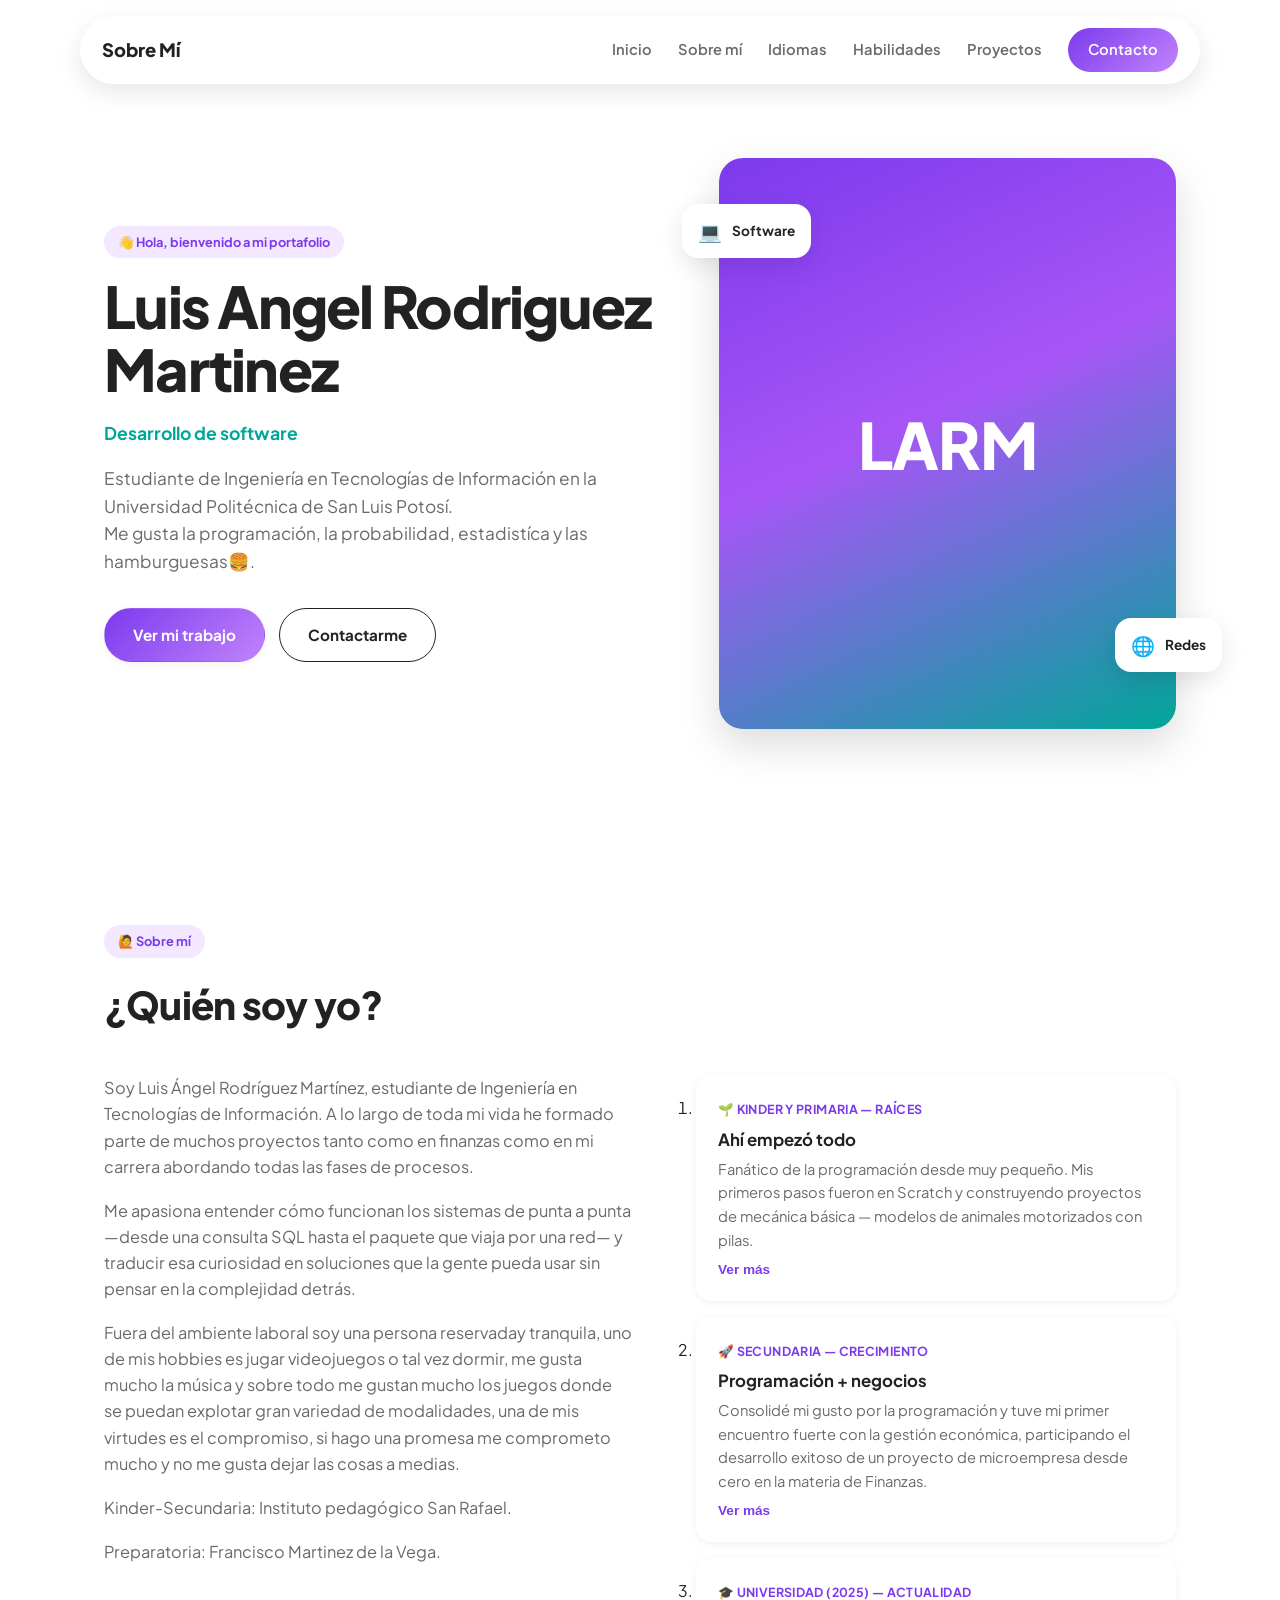
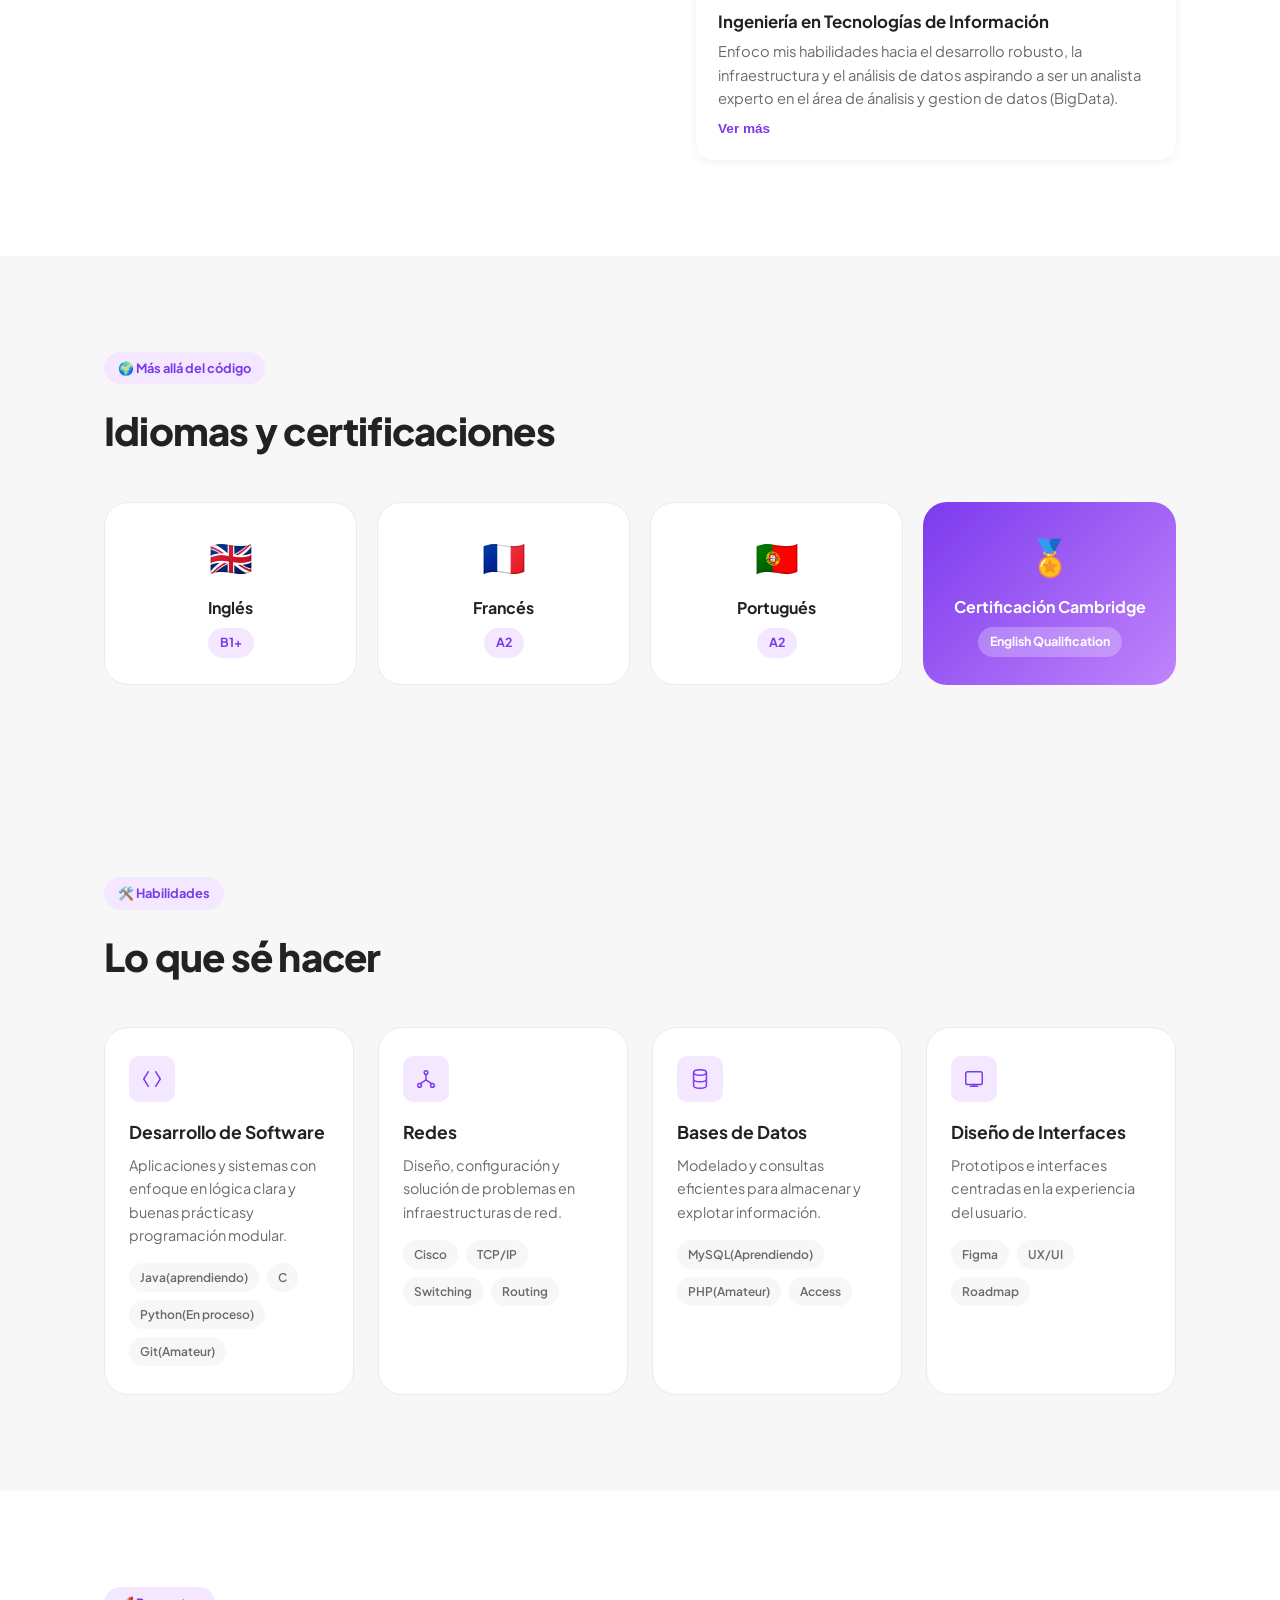
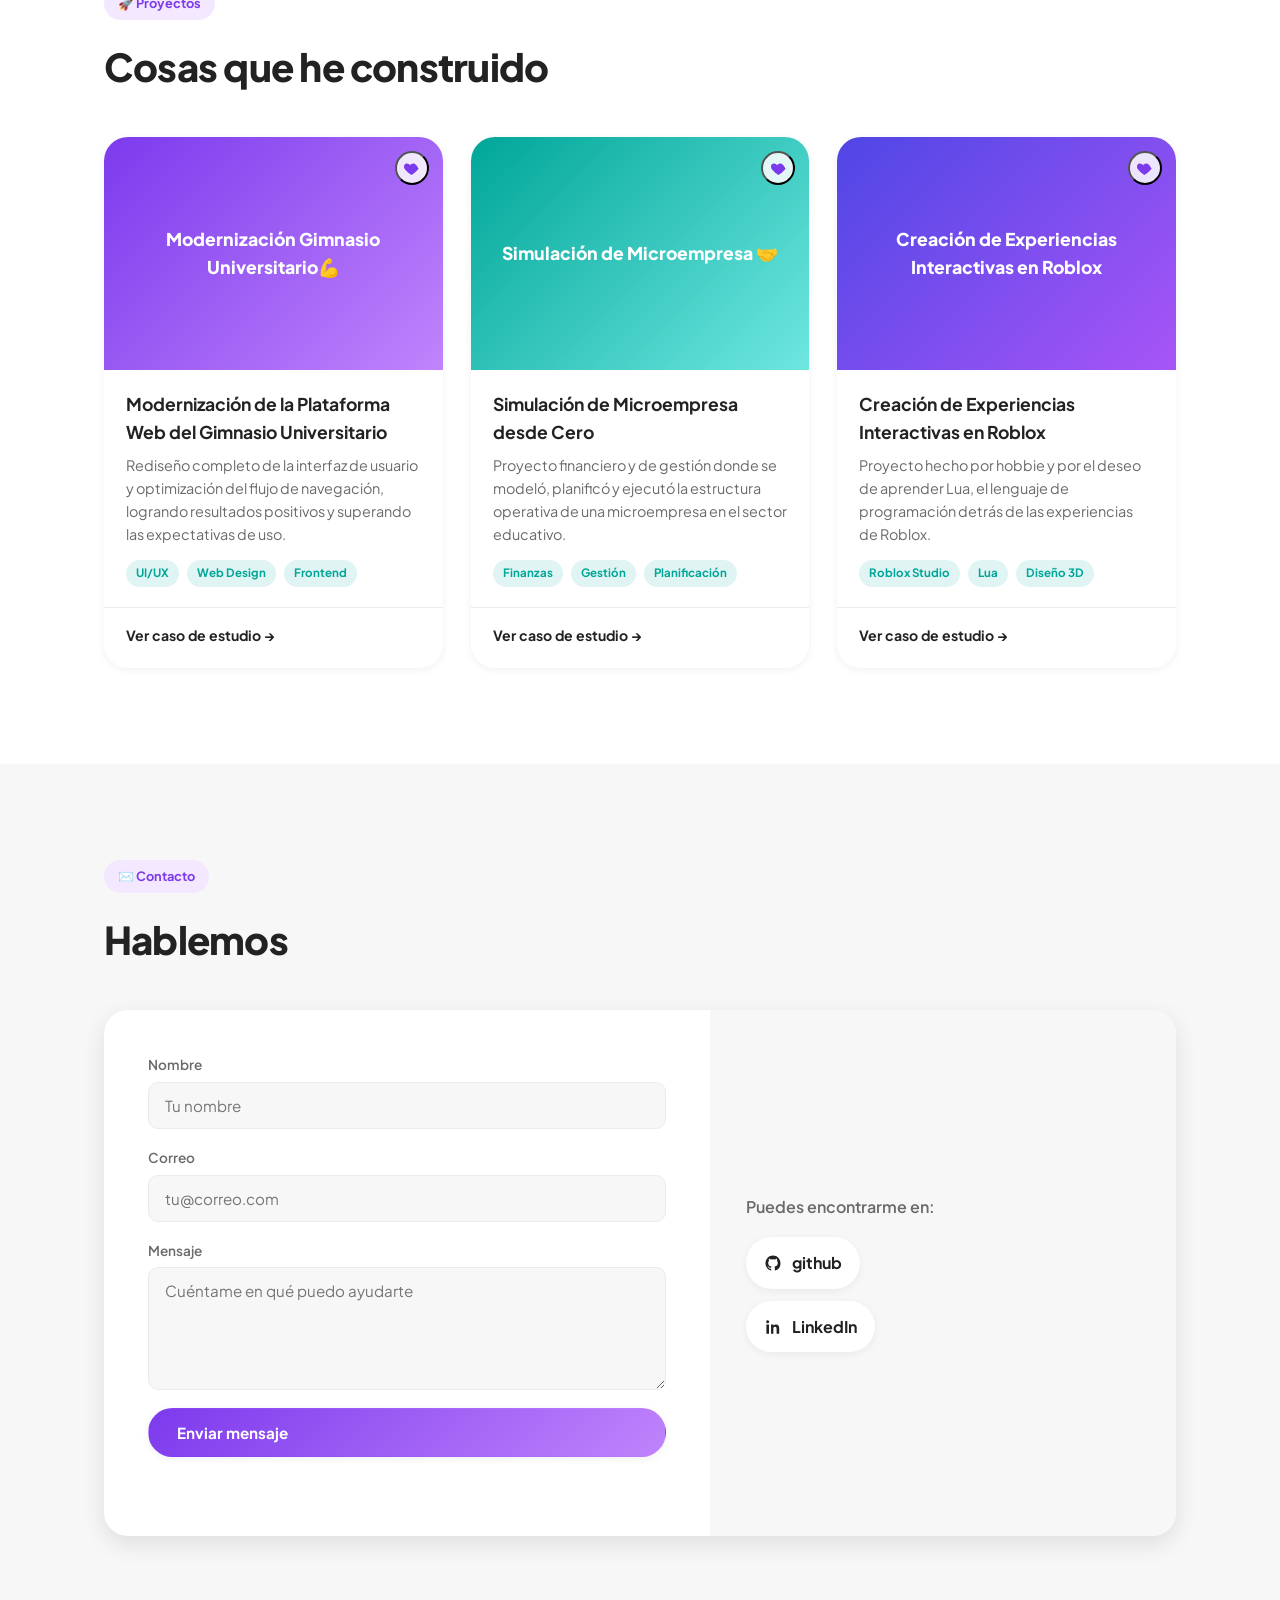
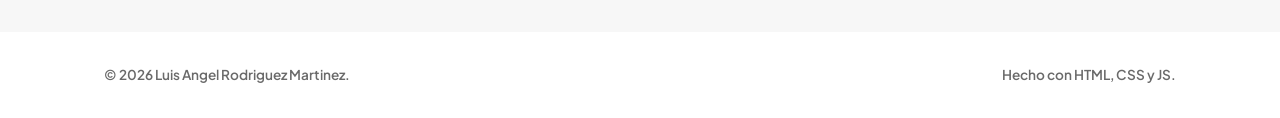
==== index.html @ 1417f2aa "YA ALV" ====
<!DOCTYPE html>
<html lang="es">
<head>
  <meta charset="UTF-8">
  <meta name="viewport" content="width=device-width, initial-scale=1.0">
  <title>Mi Portafolio</title>
  <meta name="description" content="Portafolio profesional de Luis Angel Rodriguez Martinez, estudiante de Ingeniería en Tecnologías de Información.">

  <!-- Tipografía: Plus Jakarta Sans — grotesca redondeada, look friendly tipo Airbnb -->
  <link rel="preconnect" href="https://fonts.googleapis.com">
  <link rel="preconnect" href="https://fonts.gstatic.com" crossorigin>
  <link href="https://fonts.googleapis.com/css2?family=Plus+Jakarta+Sans:wght@400;500;600;700;800&display=swap" rel="stylesheet">

  <link rel="stylesheet" href="style.css">
</head>
<body>

  <!-- ===== NAVBAR ===== -->
  <header class="navbar" id="navbar">
    <div class="container navbar__inner">
      <a href="#inicio" class="navbar__logo">Sobre Mí<span class="dot"></span></a>

      <button class="navbar__toggle" id="navToggle" aria-label="Abrir menú" aria-expanded="false" aria-controls="navMenu">
        <span></span><span></span><span></span>
      </button>

      <nav class="navbar__menu" id="navMenu">
        <a href="#inicio" class="navbar__link">Inicio</a>
        <a href="#sobre-mi" class="navbar__link">Sobre mí</a>
        <a href="#idiomas" class="navbar__link">Idiomas</a>
        <a href="#habilidades" class="navbar__link">Habilidades</a>
        <a href="#proyectos" class="navbar__link">Proyectos</a>
        <a href="#contacto" class="navbar__link navbar__link--cta">Contacto</a>
      </nav>
    </div>
  </header>

  <main>
    <!-- ===== HERO ===== -->
    <section class="hero" id="inicio">
      <div class="container hero__inner">
        <div>
          <p class="eyebrow">👋 Hola, bienvenido a mi portafolio</p>
          <h1 class="hero__title">
            Luis Angel Rodriguez Martinez
          </h1>
          <p class="hero__typed">
            <span id="typedText"></span>
          </p>
          <p class="hero__desc">
          Estudiante de Ingeniería en Tecnologías de Información
           en la Universidad Politécnica de San Luis Potosí.
           <br>Me gusta la programación, la probabilidad, estadistíca 
            y las hamburguesas🍔.
          </p>
          <div class="hero__actions">
            <a href="#proyectos" class="btn btn--primary">Ver mi trabajo</a>
            <a href="#contacto" class="btn btn--ghost">Contactarme</a>
          </div>
        </div>

        <!-- Tarjeta visual: avatar con iniciales + chips flotantes -->
        <div class="hero__visual">
          <div class="hero__photo" aria-hidden="true">LARM</div>
          <div class="hero__chip hero__chip--1"><span class="emoji">💻</span> Software</div>
          <div class="hero__chip hero__chip--2"><span class="emoji">🌐</span> Redes</div>
        </div>
      </div>
    </section>

    <!-- ===== SOBRE MÍ ===== -->
    <section class="section" id="sobre-mi">
      <div class="container">
        <p class="eyebrow">🙋 Sobre mí</p>
        <h2 class="section__title">¿Quién soy yo?</h2>

        <div class="about">
          <div class="about__text">
            <p>
            Soy Luis Ángel Rodríguez Martínez, estudiante de Ingeniería en Tecnologías de Información.
            A lo largo de toda mi vida he formado parte de muchos proyectos tanto como en finanzas como
           en mi carrera abordando todas las fases de procesos.
            </p>
            <p>
              Me apasiona entender cómo funcionan los sistemas de punta a punta —desde
              una consulta SQL hasta el paquete que viaja por una red— y traducir esa
              curiosidad en soluciones que la gente pueda usar sin pensar en la
              complejidad detrás.
            </p>
            <p>Fuera del ambiente laboral soy una persona reservaday tranquila, uno de mis hobbies es jugar
              videojuegos o tal vez dormir, me gusta mucho la música y sobre todo me gustan mucho los juegos 
              donde se puedan explotar gran variedad de modalidades, una de mis virtudes es el compromiso, si
              hago una promesa me comprometo mucho y no me gusta dejar las cosas a medias.
            </p>
            <p>
              Kinder-Secundaria: Instituto pedagógico San Rafael.
            </p>
            <p>
              Preparatoria: Francisco Martinez de la Vega.
            </p>
          </div>

          <ol class="timeline">
            <li class="timeline__item">
              <span class="timeline__year">🌱 Kinder y Primaria — Raíces</span>
              <h3>Ahí empezó todo</h3>
              <p>
                Fanático de la programación desde muy pequeño. Mis primeros pasos
                fueron en Scratch y construyendo proyectos de mecánica básica —
                modelos de animales motorizados con pilas.
              </p>
              <button class="timeline__toggle" type="button" aria-expanded="false">
                Ver más
              </button>
              <div class="timeline__more">
                <p>
                  Esas primeras animaciones en Scratch y los robots con pilas
                  fueron mi manera de entender que la tecnología también se
                  construye con las manos.
                </p>
              </div>
            </li>

            <li class="timeline__item">
              <span class="timeline__year">🚀 Secundaria — Crecimiento</span>
              <h3>Programación + negocios</h3>
              <p>
                Consolidé mi gusto por la programación y tuve mi primer encuentro
                fuerte con la gestión económica, participando el desarrollo exitoso
                de un proyecto de microempresa desde cero en la materia de Finanzas.
              </p>
              <button class="timeline__toggle" type="button" aria-expanded="false">
                Ver más
              </button>
              <div class="timeline__more">
                <p>
                  Formar parte de ese proyecto me enseñó que la tecnología y los negocios
                  van de la mano: no basta con programar bien, hay que entender
                  también cómo se sostiene una idea.
                </p>
              </div>
            </li>

            <li class="timeline__item">
              <span class="timeline__year">🎓 Universidad (2025) — Actualidad</span>
              <h3>Ingeniería en Tecnologías de Información</h3>
              <p>
                Enfoco mis habilidades hacia el desarrollo robusto, la
                infraestructura y el análisis de datos aspirando a ser un analista
                experto en el área de ánalisis y gestion de datos (BigData).
              </p>
              <button class="timeline__toggle" type="button" aria-expanded="false">
                Ver más
              </button>
              <div class="timeline__more">
                <p>
                  Hoy combino desarrollo de software, redes y bases de datos,
                  con la mirada puesta en big data e infraestructura como
                  siguiente paso.
                </p>
              </div>
            </li>
          </ol>
        </div>
      </div>
    </section>

    <!-- ===== IDIOMAS Y CERTIFICACIONES ===== -->
    <section class="section section--alt" id="idiomas">
      <div class="container">
        <p class="eyebrow">🌍 Más allá del código</p>
        <h2 class="section__title">Idiomas y certificaciones</h2>

        <div class="lang-grid">
          <div class="lang-card">
            <span class="lang-card__flag" aria-hidden="true">🇬🇧</span>
            <h3>Inglés</h3>
            <span class="lang-card__level">B1+</span>
          </div>
          <div class="lang-card">
            <span class="lang-card__flag" aria-hidden="true">🇫🇷</span>
            <h3>Francés</h3>
            <span class="lang-card__level">A2</span>
          </div>
          <div class="lang-card">
            <span class="lang-card__flag" aria-hidden="true">🇵🇹</span>
            <h3>Portugués</h3>
            <span class="lang-card__level">A2</span>
          </div>
          <div class="lang-card lang-card--cert">
            <span class="lang-card__flag" aria-hidden="true">🏅</span>
            <h3>Certificación Cambridge</h3>
            <span class="lang-card__level">English Qualification</span>
          </div>
        </div>
      </div>
    </section>

    <!-- ===== HABILIDADES ===== -->
    <section class="section section--alt" id="habilidades">
      <div class="container">
        <p class="eyebrow">🛠️ Habilidades</p>
        <h2 class="section__title">Lo que sé hacer</h2>

        <div class="skills">
          <article class="skill-card">
            <div class="skill-card__icon" aria-hidden="true">
              <svg viewBox="0 0 24 24" fill="none" stroke="currentColor" stroke-width="1.6">
                <path d="M8 4 3 12l5 8M16 4l5 8-5 8" stroke-linecap="round" stroke-linejoin="round"/>
              </svg>
            </div>
            <h3>Desarrollo de Software</h3>
            <p>Aplicaciones y sistemas con enfoque en lógica clara y buenas prácticasy programación modular.</p>
            <ul class="skill-card__tags">
              <li>Java(aprendiendo)</li><li>C</li><li>Python(En proceso)</li><li>Git(Amateur)</li>
            </ul>
          </article>

          <article class="skill-card">
            <div class="skill-card__icon" aria-hidden="true">
              <svg viewBox="0 0 24 24" fill="none" stroke="currentColor" stroke-width="1.6">
                <circle cx="12" cy="5" r="2"/><circle cx="5" cy="19" r="2"/><circle cx="19" cy="19" r="2"/>
                <path d="M12 7v6M12 13 6 17M12 13l6 4" stroke-linecap="round"/>
              </svg>
            </div>
            <h3>Redes</h3>
            <p>Diseño, configuración y solución de problemas en infraestructuras de red.</p>
            <ul class="skill-card__tags">
              <li>Cisco</li><li>TCP/IP</li><li>Switching</li><li>Routing</li>
            </ul>
          </article>

          <article class="skill-card">
            <div class="skill-card__icon" aria-hidden="true">
              <svg viewBox="0 0 24 24" fill="none" stroke="currentColor" stroke-width="1.6">
                <ellipse cx="12" cy="5" rx="7" ry="3"/>
                <path d="M5 5v14c0 1.7 3.1 3 7 3s7-1.3 7-3V5M5 12c0 1.7 3.1 3 7 3s7-1.3 7-3" stroke-linecap="round"/>
              </svg>
            </div>
            <h3>Bases de Datos</h3>
            <p>Modelado y consultas eficientes para almacenar y explotar información.</p>
            <ul class="skill-card__tags">
              <li>MySQL(Aprendiendo)</li><li>PHP(Amateur)</li><li>Access</li>
            </ul>
          </article>

          <article class="skill-card">
            <div class="skill-card__icon" aria-hidden="true">
              <svg viewBox="0 0 24 24" fill="none" stroke="currentColor" stroke-width="1.6">
                <rect x="3" y="4" width="18" height="14" rx="2"/>
                <path d="M8 20h8M12 18v2" stroke-linecap="round"/>
              </svg>
            </div>
            <h3>Diseño de Interfaces</h3>
            <p>Prototipos e interfaces centradas en la experiencia del usuario.</p>
            <ul class="skill-card__tags">
              <li>Figma</li><li>UX/UI</li><li>Roadmap</li>
            </ul>
          </article>
        </div>
      </div>
    </section>

    <!-- ===== PROYECTOS ===== -->
    <section class="section" id="proyectos">
      <div class="container">
        <p class="eyebrow">🚀 Proyectos</p>
        <h2 class="section__title">Cosas que he construido</h2>

        <div class="projects">
          <article class="project-card" id="card-gimnasio" tabindex="0" role="button"
                    aria-haspopup="dialog" aria-controls="modal-gimnasio">
            <div class="project-card__cover project-card__cover--1">
              Modernización Gimnasio Universitario💪
              <button class="project-card__save" type="button" aria-label="Guardar proyecto">
                <svg viewBox="0 0 24 24" fill="currentColor"><path d="M12 21s-7.5-4.6-10-9.1C.5 8.6 2 5 5.5 5c2 0 3.3 1 4.5 2.5C11.2 6 12.5 5 14.5 5 18 5 19.5 8.6 22 11.9 19.5 16.4 12 21 12 21Z"/></svg>
              </button>
            </div>
            <div class="project-card__body">
              <h3>Modernización de la Plataforma Web del Gimnasio Universitario</h3>
              <p>
                Rediseño completo de la interfaz de usuario y optimización del flujo
                de navegación, logrando resultados positivos y superando las
                expectativas de uso.
              </p>
              <ul class="project-card__stack">
                <li>UI/UX</li><li>Web Design</li><li>Frontend</li>
              </ul>
            </div>
            <div class="project-card__links">
              <span class="link-arrow">Ver caso de estudio</span>
            </div>
          </article>

          <article class="project-card" id="card-microempresa" tabindex="0" role="button"
                    aria-haspopup="dialog" aria-controls="modal-microempresa">
            <div class="project-card__cover project-card__cover--2">
             Simulación de Microempresa 🤝
              <button class="project-card__save" type="button" aria-label="Guardar proyecto">
                <svg viewBox="0 0 24 24" fill="currentColor"><path d="M12 21s-7.5-4.6-10-9.1C.5 8.6 2 5 5.5 5c2 0 3.3 1 4.5 2.5C11.2 6 12.5 5 14.5 5 18 5 19.5 8.6 22 11.9 19.5 16.4 12 21 12 21Z"/></svg>
              </button>
            </div>
            <div class="project-card__body">
              <h3>Simulación de Microempresa desde Cero</h3>
              <p>
                Proyecto financiero y de gestión donde se modeló, planificó y
                ejecutó la estructura operativa de una microempresa en el sector
                educativo.
              </p>
              <ul class="project-card__stack">
                <li>Finanzas</li><li>Gestión</li><li>Planificación</li>
              </ul>
            </div>
            <div class="project-card__links">
              <span class="link-arrow">Ver caso de estudio</span>
            </div>
          </article>

          <article class="project-card" id="card-roblox" tabindex="0" role="button"
                    aria-haspopup="dialog" aria-controls="modal-roblox">
            <div class="project-card__cover project-card__cover--3">
              Creación de Experiencias Interactivas en Roblox
              <button class="project-card__save" type="button" aria-label="Guardar proyecto">
                <svg viewBox="0 0 24 24" fill="currentColor"><path d="M12 21s-7.5-4.6-10-9.1C.5 8.6 2 5 5.5 5c2 0 3.3 1 4.5 2.5C11.2 6 12.5 5 14.5 5 18 5 19.5 8.6 22 11.9 19.5 16.4 12 21 12 21Z"/></svg>
              </button>
            </div>
            <div class="project-card__body">
              <h3>Creación de Experiencias Interactivas en Roblox</h3>
              <p>
                Proyecto hecho por hobbie y por el deseo de aprender Lua, el
                lenguaje de programación detrás de las experiencias de Roblox.
              </p>
              <ul class="project-card__stack">
                <li>Roblox Studio</li><li>Lua</li><li>Diseño 3D</li>
              </ul>
            </div>
            <div class="project-card__links">
              <span class="link-arrow">Ver caso de estudio</span>
            </div>
          </article>
        </div>
      </div>
    </section>

    <!-- ===== MODAL: GIMNASIO UNIVERSITARIO ===== -->
    <div class="modal-overlay" id="modal-gimnasio" role="dialog" aria-modal="true" aria-labelledby="modal-gimnasio-title" hidden>
      <div class="modal">
        <button class="modal__close" type="button" aria-label="Cerrar">
          <svg viewBox="0 0 24 24" fill="none" stroke="currentColor" stroke-width="2"><path d="M6 6 18 18M18 6 6 18" stroke-linecap="round"/></svg>
        </button>

        <img class="modal__image" src="assets/gimnasio-dashboard.png" alt="Interfaz principal de la plataforma Fit UPSLP mostrando el dashboard de reservación y el código QR de acceso">

        <div class="modal__body">
          <p class="eyebrow">UI/UX · Web Design · Frontend</p>
          <h2 id="modal-gimnasio-title">Modernización de la Plataforma Web del Gimnasio Universitario</h2>
          <p>
            Como se puede observar en la imagen, nos encontramos ante la interfaz
            principal de la plataforma digital "Fit UPSLP", un sistema diseñado
            específicamente para la comunidad de la Universidad Politécnica de San
            Luis Potosí con el objetivo de gestionar el acceso y control del
            gimnasio institucional.
          </p>

          <h3 class="modal__subtitle">Roadmap</h3>

          <div class="roadmap">
            <div class="roadmap__phase">
              <span class="roadmap__badge">Fase 1 · Semanas 1-3</span>
              <h4>Arquitectura técnica y backend</h4>
              <ul>
                <li><strong>Stack tecnológico:</strong> frontend en Flutter o React Native (app nativa Android/iOS con tipografías Inter o Poppins); backend en Node.js (Express) o Python (FastAPI).</li>
                <li><strong>Integración institucional:</strong> autenticación obligatoria con correo institucional (@upslp.edu.mx).</li>
                <li><strong>Base de datos:</strong> PostgreSQL o MySQL para usuarios, espacios físicos, horarios, aforo en tiempo real (25/30) y el token dinámico del QR de acceso.</li>
              </ul>
            </div>

            <div class="roadmap__phase">
              <span class="roadmap__badge">Fase 2 · Semanas 4-7</span>
              <h4>Desarrollo del frontend e interacciones</h4>
              <ul>
                <li><strong>Autenticación:</strong> pantalla de login limpia con el dominio universitario predefinido.</li>
                <li><strong>Dashboard principal:</strong> estadísticas rápidas (sesiones, horas, calorías, racha de días) y rutina semanal.</li>
                <li><strong>Reservaciones inteligentes:</strong> calendario interactivo, filtros por disciplina e indicador de saturación del espacio.</li>
                <li><strong>Rutinas:</strong> vista de ejercicios asignados por día o por instructor.</li>
              </ul>
            </div>

            <div class="roadmap__phase">
              <span class="roadmap__badge">Fase 3 · Semanas 8-10</span>
              <h4>Funcionalidades críticas</h4>
              <ul>
                <li><strong>Códigos QR:</strong> algoritmo que genera un QR encriptado único por sesión (FIT-12345), con una posible mini-interfaz para que el personal escanee el acceso y actualice el aforo en tiempo real.</li>
                <li><strong>Gamificación:</strong> lógica para contar asistencias, mantener rachas de días y desbloquear trofeos virtuales.</li>
              </ul>
            </div>

            <div class="roadmap__phase">
              <span class="roadmap__badge">Fase 4 · Semanas 11-12</span>
              <h4>Pruebas de calidad (QA) y pilotaje</h4>
              <ul>
                <li><strong>Pruebas alfa:</strong> pruebas de estrés al sistema de reservaciones en horas pico.</li>
                <li><strong>Pruebas beta:</strong> piloto con 50 alumnos para evaluar fricción, bugs de interfaz y velocidad de carga.</li>
              </ul>
            </div>
          </div>
        </div>
      </div>
    </div>

    <!-- ===== MODAL: MICROEMPRESA SUSHI ===== -->
    <div class="modal-overlay" id="modal-microempresa" role="dialog" aria-modal="true" aria-labelledby="modal-microempresa-title" hidden>
      <div class="modal">
        <button class="modal__close" type="button" aria-label="Cerrar">
          <svg viewBox="0 0 24 24" fill="none" stroke="currentColor" stroke-width="2"><path d="M6 6 18 18M18 6 6 18" stroke-linecap="round"/></svg>
        </button>

        <div class="modal__logo-wrap">
          <img class="modal__logo" src="assets/sushi-logo.png" alt="Logotipo de marca creado para el proyecto de microempresa de sushi: palillos cruzados sobre un círculo rojo">
        </div>

        <div class="modal__body">
          <p class="eyebrow">Finanzas · Gestión · Planificación</p>
          <h2 id="modal-microempresa-title">Simulación de Microempresa desde Cero</h2>
          <p>
            Se llevó a cabo un proyecto donde el equipo debía elegir un enfoque de
            comida rápida o comida tradicional. Nos decidimos por sushi, ya que
            ninguno de nuestros competidores directos había explorado ese nicho.
          </p>

          <h3 class="modal__subtitle">Diseño</h3>
          <p>
            La identidad de marca se creó 100% desde cero en Adobe Photoshop,
            además de gestionar la compra de materia prima y conseguir
            financiamiento externo para el arranque del proyecto.
          </p>

          <h3 class="modal__subtitle">Habilidades aplicadas</h3>

          <div class="skillset">
            <div class="skillset__item">
              <h4>1. Comunicación estratégica y storytelling</h4>
              <ul>
                <li>Vender el potencial, la visión y el impacto del proyecto, no solo un producto terminado.</li>
                <li>Redacción persuasiva en correos en frío y propuestas que capturan la atención en los primeros 10 segundos.</li>
                <li>Elevator pitch: explicar el proyecto y su valor para el patrocinador en menos de un minuto.</li>
              </ul>
            </div>
            <div class="skillset__item">
              <h4>2. Diseño de propuestas y modelado de ROI</h4>
              <ul>
                <li>Pensamiento ganar-ganar: estructurar propuestas con un retorno de inversión claro para el patrocinador.</li>
                <li>Estructuración de paquetes de patrocinio (Oro, Plata, Bronce) con beneficios modulares y escalables.</li>
                <li>Uso de datos y métricas: proyecciones de alcance, ocupación e impacto demográfico.</li>
              </ul>
            </div>
            <div class="skillset__item">
              <h4>3. Negociación y manejo de objeciones</h4>
              <ul>
                <li>Escucha activa para identificar si el patrocinador busca posicionamiento, reclutamiento o ventas directas.</li>
                <li>Flexibilidad y contraofertas cuando el presupuesto es limitado pero el interés es alto.</li>
                <li>Manejo del "no" como una objeción comercial superable, no como el fin de la negociación.</li>
              </ul>
            </div>
            <div class="skillset__item">
              <h4>4. Networking y relaciones públicas</h4>
              <ul>
                <li>Mapeo de prospectos: identificar marcas alineadas con los valores del proyecto.</li>
                <li>Construcción de relaciones a largo plazo con comunicación constante desde antes de la propuesta formal.</li>
                <li>Uso de plataformas profesionales como LinkedIn para contactar tomadores de decisiones.</li>
              </ul>
            </div>
            <div class="skillset__item">
              <h4>5. Gestión de proyectos y organización</h4>
              <ul>
                <li>Seguimiento riguroso de un pipeline de prospectos: contactado, en seguimiento, reunión agendada.</li>
                <li>Cumplimiento de entregables (logotipos, menciones, reportes) para asegurar relaciones futuras.</li>
              </ul>
            </div>
          </div>
        </div>
      </div>
    </div>

    <!-- ===== MODAL: EXPERIENCIA ROBLOX ===== -->
    <div class="modal-overlay" id="modal-roblox" role="dialog" aria-modal="true" aria-labelledby="modal-roblox-title" hidden>
      <div class="modal">
        <button class="modal__close" type="button" aria-label="Cerrar">
          <svg viewBox="0 0 24 24" fill="none" stroke="currentColor" stroke-width="2"><path d="M6 6 18 18M18 6 6 18" stroke-linecap="round"/></svg>
        </button>

        <img class="modal__image" src="assets/roblox-experience.png" alt="Captura de una experiencia interactiva creada en Roblox Studio, con obstáculos, power-ups y un leaderboard de mejores tiempos">

        <div class="modal__body">
          <p class="eyebrow">Roblox · Lua · Diseño 3D</p>
          <h2 id="modal-roblox-title">Creación de Experiencias Interactivas en Roblox</h2>
          <p>
            El proyecto se llevó a cabo por hobbie y por deseo de aprender el
            lenguaje de programación Lua.
          </p>

          <h3 class="modal__subtitle">Diseño</h3>
          <p>
            Se diseñó desde cero en una plataforma vacía y se colocaron a mano
            todos los objetos.
          </p>

          <h3 class="modal__subtitle">Programación</h3>
          <p>
            Se programó y no fue tan difícil porque no tenía demasiada
            complejidad, pero entendí la función lógica en juegos
            interactivos 3D.
          </p>

          <h3 class="modal__subtitle">Habilidades necesarias</h3>

          <div class="skillset">
            <div class="skillset__item">
              <h4>1. Programación (el cerebro del juego)</h4>
              <p>
                Roblox no funciona con bloques como Scratch: usa Luau, una
                versión optimizada de Lua. Al ya tener bases de lógica por
                lenguajes como C o Java, esto se vuelve muy natural.
              </p>
              <ul>
                <li><strong>Scripting básico y avanzado:</strong> mover objetos, crear plataformas que desaparecen, matar al jugador al tocar lava (los famosos KillBricks) y guardar el progreso.</li>
                <li><strong>Manejo de eventos:</strong> funciones que se activan "cuando el jugador pisa X bloque" o "cuando toca un botón".</li>
                <li><strong>DataStores:</strong> guardar el nivel exacto del Obby en el que se quedó el jugador para cuando vuelva a entrar.</li>
              </ul>
            </div>

            <div class="skillset__item">
              <h4>2. Modelado y construcción 3D (el entorno)</h4>
              <p>Todo lo que el jugador ve y con lo que interactúa dentro de Roblox Studio.</p>
              <ul>
                <li><strong>Dominio de Roblox Studio:</strong> mover, escalar, rotar y aplicar materiales o colores a las piezas (Parts).</li>
                <li><strong>Diseño de niveles:</strong> calcular las distancias de los saltos para que el Obby sea desafiante pero divertido, y estructurar las fases para que la transición entre infancia, secundaria y universidad tenga sentido visual.</li>
                <li><strong>Optimización:</strong> usar Anchored para que los bloques no caigan por gravedad y agrupar objetos en Models para mantener el espacio de trabajo limpio.</li>
              </ul>
            </div>

            <div class="skillset__item">
              <h4>3. Diseño de interfaz de usuario (UI/UX)</h4>
              <p>Crucial para que la información del portafolio se despliegue de forma limpia en pantalla.</p>
              <ul>
                <li><strong>Creación de ScreenGui:</strong> menús, letreros flotantes sobre los proyectos y ventanas emergentes al llegar a un Checkpoint.</li>
                <li><strong>Diseño responsivo:</strong> que los textos y botones se vean igual de bien desde computadora, celular o tablet.</li>
              </ul>
            </div>

            <div class="skillset__item">
              <h4>4. Gestión de activos (audio y animación)</h4>
              <ul>
                <li><strong>Efectos de sonido:</strong> música ambiental o sonidos al pasar de nivel, importados o de la librería de Roblox.</li>
                <li><strong>Animación básica:</strong> plataformas que giran o se mueven de lado a lado, y hologramas flotantes con los logos de las tecnologías usadas.</li>
              </ul>
            </div>
          </div>
        </div>
      </div>
    </div>

    <!-- ===== CONTACTO ===== -->
    <section class="section section--alt" id="contacto">
      <div class="container">
        <p class="eyebrow">✉️ Contacto</p>
        <h2 class="section__title">Hablemos</h2>

        <div class="contact">
          <form class="contact__form" id="contactForm">
            <div class="field">
              <label for="contactName">Nombre</label>
              <input type="text" id="contactName" name="name" placeholder="Tu nombre" required>
            </div>
            <div class="field">
              <label for="contactEmail">Correo</label>
              <input type="email" id="contactEmail" name="email" placeholder="tu@correo.com" required>
            </div>
            <div class="field">
              <label for="contactMessage">Mensaje</label>
              <textarea id="contactMessage" name="message" rows="5" placeholder="Cuéntame en qué puedo ayudarte" required></textarea>
            </div>
            <button type="submit" class="btn btn--primary">Enviar mensaje</button>
            <p class="contact__status" id="contactStatus" role="status" aria-live="polite"></p>
          </form>

          <div class="contact__side">
            <p>Puedes encontrarme en:</p>
            <div class="socials">
              <a href="https://github.com/" target="_blank" rel="noopener" class="social-link">
                <svg viewBox="0 0 24 24" fill="currentColor"><path d="M12 2C6.48 2 2 6.58 2 12.25c0 4.53 2.87 8.37 6.84 9.73.5.1.68-.22.68-.49 0-.24-.01-1.04-.01-1.89-2.78.62-3.37-1.21-3.37-1.21-.46-1.2-1.11-1.52-1.11-1.52-.91-.64.07-.63.07-.63 1 .07 1.53 1.06 1.53 1.06.89 1.56 2.34 1.11 2.91.85.09-.66.35-1.11.63-1.37-2.22-.26-4.56-1.14-4.56-5.06 0-1.12.39-2.03 1.03-2.74-.1-.26-.45-1.31.1-2.73 0 0 .84-.28 2.75 1.05a9.3 9.3 0 0 1 5 0c1.91-1.33 2.75-1.05 2.75-1.05.55 1.42.2 2.47.1 2.73.64.71 1.03 1.62 1.03 2.74 0 3.93-2.34 4.79-4.57 5.05.36.32.68.94.68 1.9 0 1.37-.01 2.47-.01 2.81 0 .27.18.6.69.49A10.26 10.26 0 0 0 22 12.25C22 6.58 17.52 2 12 2Z"/></svg>
                github
              </a>
              <a href="https://linkedin.com/" target="_blank" rel="noopener" class="social-link">
                <svg viewBox="0 0 24 24" fill="currentColor"><path d="M6.94 5a2 2 0 1 1-4-.02 2 2 0 0 1 4 .02ZM3.2 8.75h3.48V21H3.2V8.75Zm6.2 0h3.34v1.68h.05c.47-.87 1.6-1.79 3.3-1.79 3.53 0 4.18 2.28 4.18 5.25V21h-3.48v-6.05c0-1.44-.03-3.3-2.02-3.3-2.02 0-2.33 1.57-2.33 3.2V21H9.4V8.75Z"/></svg>
                LinkedIn
              </a>
            </div>
          </div>
        </div>
      </div>
    </section>
  </main>

  <footer class="footer">
    <div class="container footer__inner">
      <p>© <span id="year"></span> Luis Angel Rodriguez Martinez.</p>
      <p class="footer__made">Hecho con HTML, CSS y JS.</p>
    </div>
  </footer>

  <script src="script.js"></script>
</body>
</html>
---- style.css ----
/* =========================================================
   TOKENS — estilo inspirado en Airbnb: blanco, coral, pill-shapes
   ========================================================= */
:root {
  --bg: #FFFFFF;
  --bg-soft: #F7F7F7;
  --border: #EBEBEB;
  --text: #222222;
  --text-muted: #6A6A6A;

  --accent: #7C3AED;        /* violeta principal */
  --accent-dark: #6D28D9;
  --accent-soft: #F3E8FF;
  --accent-gradient: linear-gradient(135deg, #7C3AED 0%, #C084FC 100%);
  --accent-teal: #00A699;  /* segundo acento, tipo "Kazan" de Airbnb */
  --teal-soft: #E0F5F3;

  --font-display: 'Plus Jakarta Sans', sans-serif;
  --font-body: 'Plus Jakarta Sans', sans-serif;

  --max-width: 1120px;
  --radius-sm: 10px;
  --radius-md: 16px;
  --radius-lg: 24px;
  --radius-pill: 999px;

  --shadow-sm: 0 2px 8px rgba(0,0,0,0.06);
  --shadow-md: 0 8px 24px rgba(0,0,0,0.10);
  --shadow-lg: 0 16px 40px rgba(0,0,0,0.14);

  --transition: 200ms ease;
}

* { box-sizing: border-box; margin: 0; padding: 0; }
html { scroll-behavior: smooth; }

@media (prefers-reduced-motion: reduce) {
  html { scroll-behavior: auto; }
  * { animation-duration: 0.01ms !important; transition-duration: 0.01ms !important; }
}

body {
  background: var(--bg);
  color: var(--text);
  font-family: var(--font-body);
  line-height: 1.6;
  -webkit-font-smoothing: antialiased;
}

img { max-width: 100%; display: block; }
a { color: inherit; text-decoration: none; }
ul { list-style: none; }

a:focus-visible, button:focus-visible, input:focus-visible, textarea:focus-visible {
  outline: 2px solid var(--accent);
  outline-offset: 3px;
}

.container {
  max-width: var(--max-width);
  margin-inline: auto;
  padding-inline: 24px;
}

/* Etiqueta pequeña estilo "badge" en vez del prompt de terminal */
.eyebrow {
  display: inline-flex;
  align-items: center;
  gap: 6px;
  font-size: 0.8rem;
  font-weight: 700;
  color: var(--accent);
  background: var(--accent-soft);
  padding: 6px 14px;
  border-radius: var(--radius-pill);
  margin-bottom: 16px;
}

.section__title {
  font-family: var(--font-display);
  font-size: clamp(1.9rem, 3vw, 2.6rem);
  font-weight: 800;
  letter-spacing: -0.02em;
  margin-bottom: 40px;
}

.section { padding: 96px 0; }
.section--alt { background: var(--bg-soft); }

/* =========================================================
   BOTONES — pill shape como Airbnb
   ========================================================= */
.btn {
  display: inline-flex;
  align-items: center;
  gap: 8px;
  padding: 14px 28px;
  border-radius: var(--radius-pill);
  font-family: var(--font-body);
  font-weight: 700;
  font-size: 0.95rem;
  border: 1px solid transparent;
  cursor: pointer;
  transition: transform var(--transition), background var(--transition), box-shadow var(--transition), color var(--transition);
}
.btn:hover { transform: translateY(-2px); }

.btn--primary {
  background: var(--accent-gradient);
  color: #fff;
  box-shadow: var(--shadow-sm);
}
.btn--primary:hover {
  filter: brightness(1.08);
  box-shadow: var(--shadow-md);
}

.btn--ghost {
  background: #fff;
  border-color: var(--text);
  color: var(--text);
}
.btn--ghost:hover {
  background: var(--bg-soft);
}

/* =========================================================
   NAVBAR — flotante tipo pill con sombra
   ========================================================= */
.navbar {
  position: sticky;
  top: 16px;
  z-index: 50;
}

.navbar__inner {
  display: flex;
  align-items: center;
  justify-content: space-between;
  height: 68px;
  background: #fff;
  border-radius: var(--radius-pill);
  box-shadow: var(--shadow-md);
  padding-inline: 22px;
}

.navbar__logo {
  font-family: var(--font-display);
  font-weight: 800;
  font-size: 1.15rem;
}
.navbar__logo .dot { color: var(--accent); }

.navbar__menu {
  display: flex;
  align-items: center;
  gap: 26px;
}

.navbar__link {
  font-size: 0.92rem;
  font-weight: 600;
  color: var(--text-muted);
  transition: color var(--transition);
}
.navbar__link:hover { color: var(--text); }

.navbar__link--cta {
  color: #fff;
  background: var(--accent-gradient);
  padding: 10px 20px;
  border-radius: var(--radius-pill);
}
.navbar__link--cta:hover { filter: brightness(1.08); }

.navbar__toggle {
  display: none;
  flex-direction: column;
  gap: 5px;
  background: none;
  border: none;
  cursor: pointer;
  padding: 8px;
}
.navbar__toggle span {
  width: 22px;
  height: 2px;
  background: var(--text);
  border-radius: 2px;
}

/* =========================================================
   HERO
   ========================================================= */
.hero {
  padding: 90px 0 100px;
  overflow: hidden;
}

.hero__inner {
  display: grid;
  grid-template-columns: 1.1fr 0.9fr;
  gap: 56px;
  align-items: center;
}

.hero__title {
  font-family: var(--font-display);
  font-size: clamp(2.3rem, 5vw, 3.6rem);
  font-weight: 800;
  letter-spacing: -0.03em;
  line-height: 1.1;
  margin-bottom: 18px;
}

.hero__typed {
  font-weight: 700;
  color: var(--accent-teal);
  font-size: 1.1rem;
  min-height: 1.6rem;
  margin-bottom: 18px;
}

.hero__desc {
  color: var(--text-muted);
  font-size: 1.08rem;
  margin-bottom: 32px;
  max-width: 52ch;
}

.hero__actions {
  display: flex;
  gap: 14px;
  flex-wrap: wrap;
}

/* Tarjeta visual del hero: avatar + chips flotantes, al estilo
   "listing card" de Airbnb flotando sobre la foto principal */
.hero__visual {
  position: relative;
  display: flex;
  align-items: center;
  justify-content: center;
}

.hero__photo {
  width: 100%;
  aspect-ratio: 4 / 5;
  border-radius: var(--radius-lg);
  background: linear-gradient(155deg, #7C3AED 0%, #A855F7 45%, var(--accent-teal) 100%);
  box-shadow: var(--shadow-lg);
  display: flex;
  align-items: center;
  justify-content: center;
  color: #fff;
  font-family: var(--font-display);
  font-size: 4rem;
  font-weight: 800;
  letter-spacing: -0.02em;
}

.hero__chip {
  position: absolute;
  background: #fff;
  border-radius: var(--radius-md);
  box-shadow: var(--shadow-md);
  padding: 12px 16px;
  display: flex;
  align-items: center;
  gap: 10px;
  font-weight: 700;
  font-size: 0.85rem;
}
.hero__chip--1 { top: 8%; left: -8%; }
.hero__chip--2 { bottom: 10%; right: -10%; }
.hero__chip span.emoji { font-size: 1.2rem; }

/* =========================================================
   SOBRE MÍ
   ========================================================= */
.about {
  display: grid;
  grid-template-columns: 1.1fr 1fr;
  gap: 64px;
}

.about__text p {
  color: var(--text-muted);
  margin-bottom: 18px;
  font-size: 1.02rem;
}

.timeline {
  display: flex;
  flex-direction: column;
  gap: 16px;
}

.timeline__item {
  background: #fff;
  border-radius: var(--radius-md);
  box-shadow: var(--shadow-sm);
  padding: 20px 22px;
  transition: box-shadow var(--transition), transform var(--transition);
}
.timeline__item:hover {
  box-shadow: var(--shadow-md);
  transform: translateY(-2px);
}

.timeline__year {
  font-size: 0.78rem;
  font-weight: 700;
  color: var(--accent);
  text-transform: uppercase;
  letter-spacing: 0.03em;
}

.timeline__item h3 {
  font-family: var(--font-display);
  font-size: 1.05rem;
  font-weight: 700;
  margin: 6px 0 4px;
}

.timeline__item p {
  color: var(--text-muted);
  font-size: 0.92rem;
}

.timeline__toggle {
  background: none;
  border: none;
  color: var(--accent);
  font-weight: 700;
  font-size: 0.85rem;
  cursor: pointer;
  padding: 10px 0 0;
}
.timeline__toggle:hover { color: var(--accent-dark); }

.timeline__more {
  max-height: 0;
  overflow: hidden;
  transition: max-height 300ms ease;
}
.timeline__more p {
  color: var(--text-muted);
  font-size: 0.9rem;
  padding-top: 8px;
  border-top: 1px solid var(--border);
  margin-top: 8px;
}
.timeline__item.is-expanded .timeline__more {
  max-height: 220px;
}

/* =========================================================
   HABILIDADES — tarjetas, estilo Airbnb
   ========================================================= */

.skills {
  display: grid;
  grid-template-columns: repeat(auto-fit, minmax(230px, 1fr));
  gap: 24px;
}

.skill-card {
  background: #fff;
  border: 1px solid var(--border);
  border-radius: var(--radius-lg);
  padding: 28px 24px;
  transition: box-shadow var(--transition), transform var(--transition);
}
.skill-card:hover {
  box-shadow: var(--shadow-md);
  transform: translateY(-4px);
}

.skill-card__icon {
  width: 46px;
  height: 46px;
  display: flex;
  align-items: center;
  justify-content: center;
  border-radius: var(--radius-sm);
  background: var(--accent-soft);
  color: var(--accent);
  margin-bottom: 16px;
}
.skill-card__icon svg { width: 22px; height: 22px; }

.skill-card h3 {
  font-family: var(--font-display);
  font-size: 1.1rem;
  font-weight: 700;
  margin-bottom: 8px;
}

.skill-card p {
  color: var(--text-muted);
  font-size: 0.9rem;
  margin-bottom: 16px;
}

.skill-card__tags {
  display: flex;
  flex-wrap: wrap;
  gap: 8px;
}
.skill-card__tags li {
  font-size: 0.75rem;
  font-weight: 600;
  background: var(--bg-soft);
  color: var(--text-muted);
  padding: 5px 11px;
  border-radius: var(--radius-pill);
}

/* =========================================================
   IDIOMAS Y CERTIFICACIONES
   ========================================================= */
.lang-grid {
  display: grid;
  grid-template-columns: repeat(auto-fit, minmax(180px, 1fr));
  gap: 20px;
}

.lang-card {
  background: #fff;
  border: 1px solid var(--border);
  border-radius: var(--radius-lg);
  padding: 26px 20px;
  text-align: center;
  transition: box-shadow var(--transition), transform var(--transition);
}
.lang-card:hover {
  box-shadow: var(--shadow-md);
  transform: translateY(-4px);
}

.lang-card__flag {
  font-size: 2.2rem;
  display: block;
  margin-bottom: 10px;
}

.lang-card h3 {
  font-family: var(--font-display);
  font-size: 1rem;
  font-weight: 700;
  margin-bottom: 8px;
}

.lang-card__level {
  display: inline-block;
  font-size: 0.78rem;
  font-weight: 700;
  color: var(--accent);
  background: var(--accent-soft);
  padding: 5px 12px;
  border-radius: var(--radius-pill);
}

.lang-card--cert {
  background: var(--accent-gradient);
  border: none;
}
.lang-card--cert h3 { color: #fff; }
.lang-card--cert .lang-card__level {
  background: rgba(255,255,255,0.25);
  color: #fff;
}

/* =========================================================
   PROYECTOS
   ========================================================= */
.projects {
  display: grid;
  grid-template-columns: repeat(auto-fit, minmax(280px, 1fr));
  gap: 28px;
}

.project-card {
  background: #fff;
  border-radius: var(--radius-lg);
  overflow: hidden;
  box-shadow: var(--shadow-sm);
  transition: box-shadow var(--transition), transform var(--transition);
  display: flex;
  flex-direction: column;
}
.project-card:hover {
  box-shadow: var(--shadow-lg);
  transform: translateY(-4px);
}
.project-card[role="button"] { cursor: pointer; }

.project-card__cover {
  position: relative;
  aspect-ratio: 16 / 11;
  display: flex;
  align-items: center;
  justify-content: center;
  color: #fff;
  font-family: var(--font-display);
  font-weight: 800;
  font-size: 1.1rem;
  text-align: center;
  padding: 20px;
}
.project-card__cover--1 { background: linear-gradient(135deg, #7C3AED, #C084FC); }
.project-card__cover--2 { background: linear-gradient(135deg, #00A699, #6EE7E0); }
.project-card__cover--3 { background: linear-gradient(135deg, #4F46E5, #A855F7); }

.project-card--placeholder {
  border: 2px dashed var(--border);
  box-shadow: none;
}
.project-card--placeholder:hover {
  box-shadow: none;
  transform: none;
}

.project-card__cover--placeholder {
  background: var(--bg-soft);
  color: var(--text-muted);
  font-size: 2.4rem;
  position: relative;
}

.project-card__soon {
  position: absolute;
  top: 14px;
  left: 14px;
  font-size: 0.72rem;
  font-weight: 700;
  color: var(--text-muted);
  background: #fff;
  padding: 5px 12px;
  border-radius: var(--radius-pill);
  box-shadow: var(--shadow-sm);
}

.project-card__links--placeholder {
  justify-content: center;
  color: var(--text-muted);
  font-weight: 700;
  font-size: 0.85rem;
}

.project-card__save {
  position: absolute;
  top: 14px;
  right: 14px;
  width: 34px;
  height: 34px;
  border-radius: 50%;
  background: rgba(255,255,255,0.85);
  display: flex;
  align-items: center;
  justify-content: center;
  color: var(--accent);
}
.project-card__save svg { width: 17px; height: 17px; }

.project-card__body {
  padding: 20px 22px 0;
  flex: 1;
}

.project-card__body h3 {
  font-family: var(--font-display);
  font-size: 1.1rem;
  font-weight: 700;
  margin-bottom: 8px;
}

.project-card__body p {
  color: var(--text-muted);
  font-size: 0.9rem;
  margin-bottom: 14px;
}

.project-card__stack {
  display: flex;
  flex-wrap: wrap;
  gap: 8px;
  margin-bottom: 16px;
}
.project-card__stack li {
  font-size: 0.72rem;
  font-weight: 700;
  color: var(--accent-teal);
  background: var(--teal-soft);
  padding: 4px 10px;
  border-radius: var(--radius-pill);
}

.project-card__links {
  display: flex;
  gap: 20px;
  padding: 16px 22px 22px;
  border-top: 1px solid var(--border);
  margin-top: 4px;
}

.link-arrow {
  font-size: 0.88rem;
  font-weight: 700;
  color: var(--text);
  transition: color var(--transition);
}
.link-arrow::after { content: " →"; }
.link-arrow:hover { color: var(--accent); }

/* =========================================================
   CONTACTO — tarjeta blanca flotante
   ========================================================= */
.contact {
  display: grid;
  grid-template-columns: 1.3fr 1fr;
  gap: 0;
  background: #fff;
  border-radius: var(--radius-lg);
  box-shadow: var(--shadow-md);
  overflow: hidden;
}

.contact__form {
  display: flex;
  flex-direction: column;
  gap: 18px;
  padding: 44px;
}

.field {
  display: flex;
  flex-direction: column;
  gap: 6px;
  font-size: 0.85rem;
  font-weight: 600;
  color: var(--text-muted);
}

.field input, .field textarea {
  font-family: var(--font-body);
  font-size: 0.95rem;
  color: var(--text);
  background: var(--bg-soft);
  border: 1px solid var(--border);
  border-radius: var(--radius-sm);
  padding: 13px 16px;
  resize: vertical;
  transition: border-color var(--transition), background var(--transition);
}
.field input:focus, .field textarea:focus {
  border-color: var(--accent);
  background: #fff;
}

.contact__status {
  font-size: 0.85rem;
  font-weight: 600;
  color: var(--accent-teal);
  min-height: 1.2em;
}

.contact__side {
  background: var(--bg-soft);
  padding: 44px 36px;
  display: flex;
  flex-direction: column;
  justify-content: center;
}

.contact__side p {
  color: var(--text-muted);
  margin-bottom: 18px;
  font-weight: 600;
}

.socials {
  display: flex;
  flex-direction: column;
  gap: 12px;
}

.social-link {
  display: inline-flex;
  align-items: center;
  gap: 10px;
  font-weight: 700;
  padding: 13px 18px;
  background: #fff;
  border-radius: var(--radius-pill);
  box-shadow: var(--shadow-sm);
  transition: box-shadow var(--transition), transform var(--transition), color var(--transition);
  width: fit-content;
}
.social-link svg { width: 18px; height: 18px; }
.social-link:hover {
  box-shadow: var(--shadow-md);
  transform: translateY(-2px);
  color: var(--accent);
}

/* =========================================================
   FOOTER
   ========================================================= */
.footer { padding: 32px 0; }
.footer__inner {
  display: flex;
  justify-content: space-between;
  flex-wrap: wrap;
  gap: 8px;
  color: var(--text-muted);
  font-size: 0.85rem;
  font-weight: 600;
}

/* =========================================================
   RESPONSIVE
   ========================================================= */
@media (max-width: 860px) {
  .hero__inner,
  .about,
  .contact {
    grid-template-columns: 1fr;
  }
  .hero__visual { order: -1; max-width: 340px; margin-inline: auto; }
  .contact__side { padding: 32px; }
}

@media (max-width: 720px) {
  .navbar { top: 10px; }
  .navbar__toggle { display: flex; }

  .navbar__menu {
    position: absolute;
    top: 78px;
    left: 16px;
    right: 16px;
    background: #fff;
    border-radius: var(--radius-md);
    box-shadow: var(--shadow-md);
    flex-direction: column;
    align-items: flex-start;
    padding: 20px 22px;
    gap: 16px;
    transform: translateY(-8px);
    opacity: 0;
    pointer-events: none;
    transition: transform var(--transition), opacity var(--transition);
  }
  .navbar__menu.is-open {
    transform: translateY(0);
    opacity: 1;
    pointer-events: auto;
  }

  .hero { padding: 50px 0 60px; }
  .section { padding: 64px 0; }
  .hero__chip--1, .hero__chip--2 { display: none; }
}

/* =========================================================
   MODAL DE DETALLE DE PROYECTO (caso de estudio)
   ========================================================= */
.modal-overlay {
  position: fixed;
  inset: 0;
  background: rgba(34, 34, 34, 0.55);
  display: flex;
  align-items: center;
  justify-content: center;
  padding: 24px;
  z-index: 100;
}
.modal-overlay[hidden] { display: none; }

.modal {
  background: #fff;
  border-radius: var(--radius-lg);
  max-width: 720px;
  width: 100%;
  max-height: 88vh;
  overflow-y: auto;
  position: relative;
  box-shadow: var(--shadow-lg);
}

.modal__close {
  position: absolute;
  top: 16px;
  right: 16px;
  width: 38px;
  height: 38px;
  border-radius: 50%;
  background: #fff;
  border: none;
  box-shadow: var(--shadow-sm);
  display: flex;
  align-items: center;
  justify-content: center;
  color: var(--text);
  cursor: pointer;
  z-index: 2;
  transition: box-shadow var(--transition), transform var(--transition);
}
.modal__close:hover { box-shadow: var(--shadow-md); transform: scale(1.05); }
.modal__close svg { width: 18px; height: 18px; }

.modal__image {
  width: 100%;
  display: block;
  border-radius: var(--radius-lg) var(--radius-lg) 0 0;
}

.modal__logo-wrap {
  display: flex;
  justify-content: center;
  padding: 40px 0 8px;
  background: var(--bg-soft);
  border-radius: var(--radius-lg) var(--radius-lg) 0 0;
}
.modal__logo {
  width: 140px;
  height: 140px;
  object-fit: contain;
}

.modal__body { padding: 32px 36px 40px; }

.modal__body h2 {
  font-family: var(--font-display);
  font-size: 1.5rem;
  font-weight: 800;
  margin: 8px 0 16px;
}

.modal__body > p {
  color: var(--text-muted);
  font-size: 0.98rem;
  margin-bottom: 8px;
}

.modal__subtitle {
  font-family: var(--font-display);
  font-size: 1.15rem;
  font-weight: 700;
  margin: 28px 0 12px;
}

/* Roadmap (gimnasio) */
.roadmap {
  display: flex;
  flex-direction: column;
  gap: 16px;
}

.roadmap__phase {
  background: var(--bg-soft);
  border-radius: var(--radius-md);
  padding: 18px 20px;
}

.roadmap__badge {
  display: inline-block;
  font-size: 0.75rem;
  font-weight: 700;
  color: var(--accent);
  background: var(--accent-soft);
  padding: 4px 12px;
  border-radius: var(--radius-pill);
  margin-bottom: 10px;
}

.roadmap__phase h4 {
  font-family: var(--font-display);
  font-size: 1rem;
  font-weight: 700;
  margin-bottom: 10px;
}

.roadmap__phase ul {
  display: flex;
  flex-direction: column;
  gap: 8px;
}
.roadmap__phase li {
  font-size: 0.9rem;
  color: var(--text-muted);
  padding-left: 16px;
  position: relative;
}
.roadmap__phase li::before {
  content: "";
  position: absolute;
  left: 0;
  top: 8px;
  width: 6px;
  height: 6px;
  border-radius: 50%;
  background: var(--accent);
}
.roadmap__phase li strong { color: var(--text); }

/* Skillset (microempresa) */
.skillset {
  display: flex;
  flex-direction: column;
  gap: 18px;
}

.skillset__item h4 {
  font-family: var(--font-display);
  font-size: 0.98rem;
  font-weight: 700;
  margin-bottom: 8px;
  color: var(--accent-teal);
}

.skillset__item p {
  color: var(--text-muted);
  font-size: 0.9rem;
  margin-bottom: 10px;
}

.skillset__item ul {
  display: flex;
  flex-direction: column;
  gap: 6px;
}
.skillset__item li {
  font-size: 0.9rem;
  color: var(--text-muted);
  padding-left: 16px;
  position: relative;
}
.skillset__item li::before {
  content: "";
  position: absolute;
  left: 0;
  top: 8px;
  width: 6px;
  height: 6px;
  border-radius: 50%;
  background: var(--accent-teal);
}

@media (max-width: 600px) {
  .modal__body { padding: 26px 22px 32px; }
}
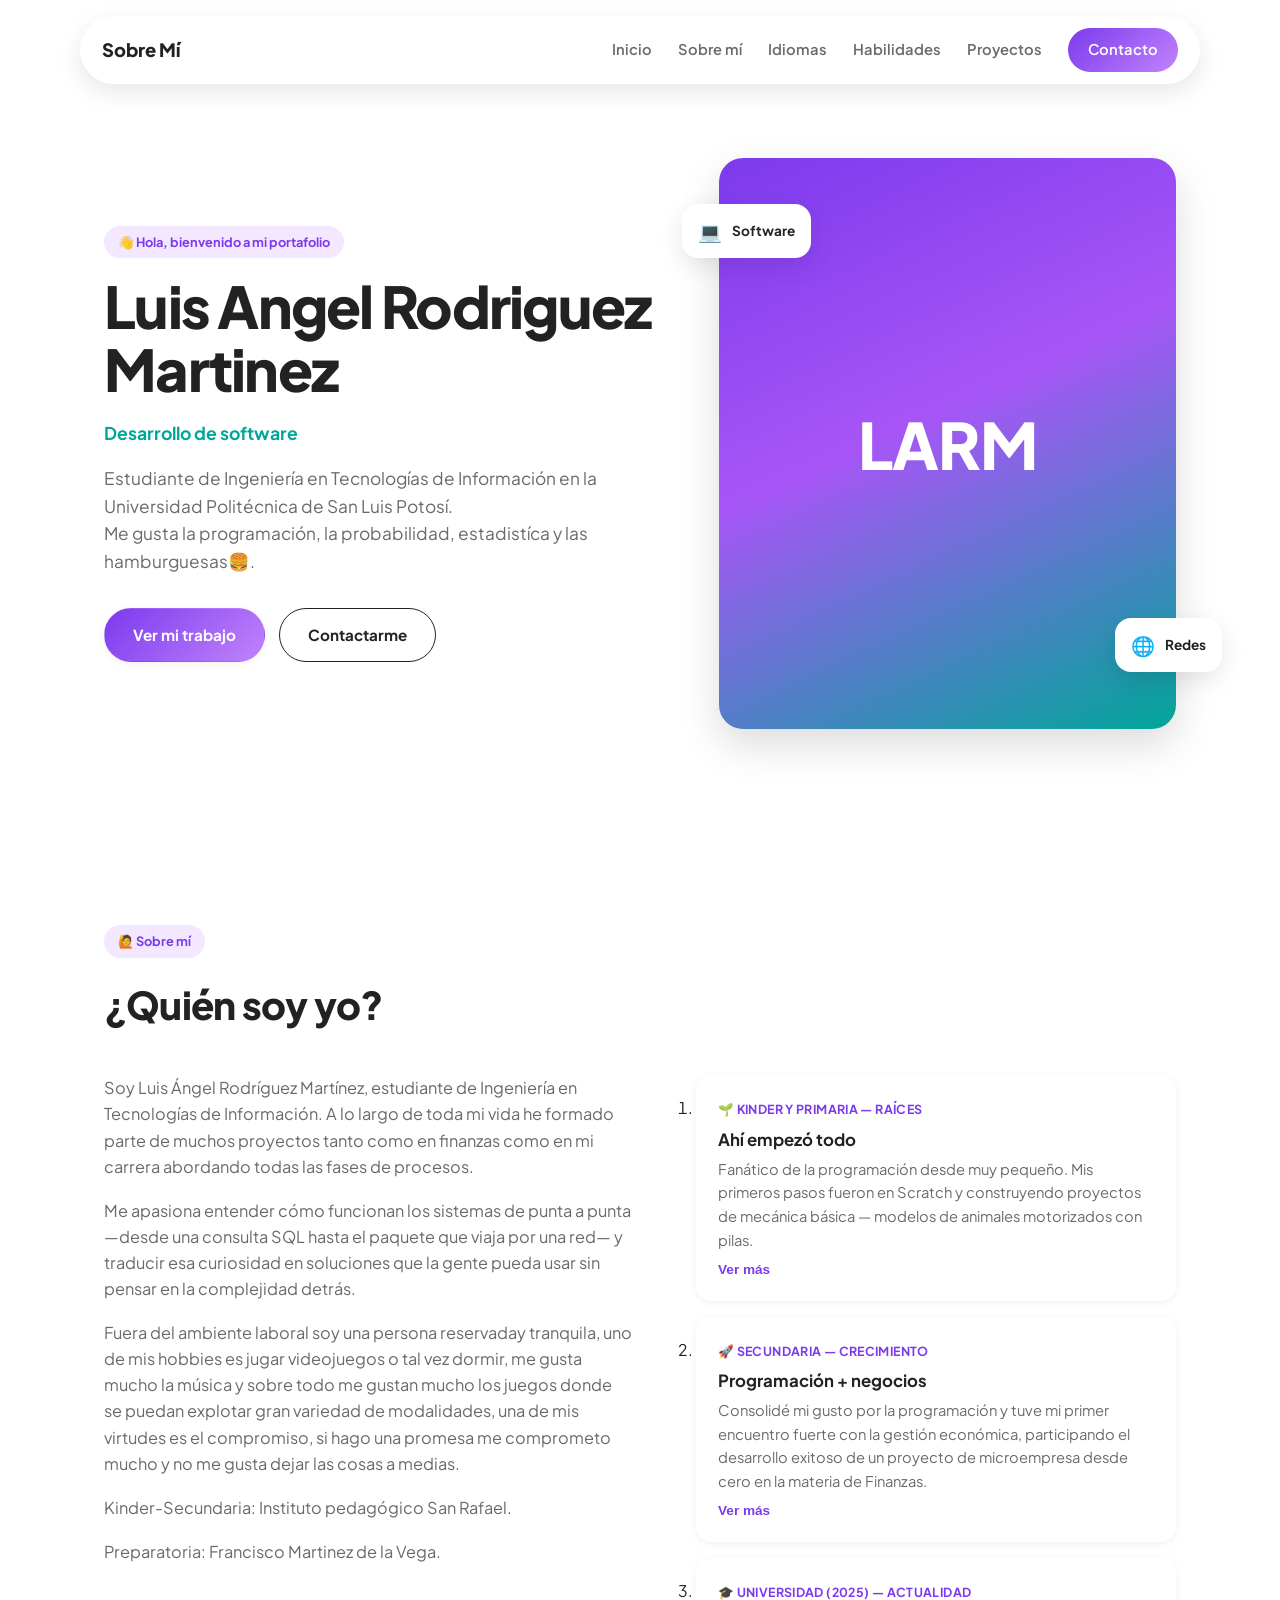
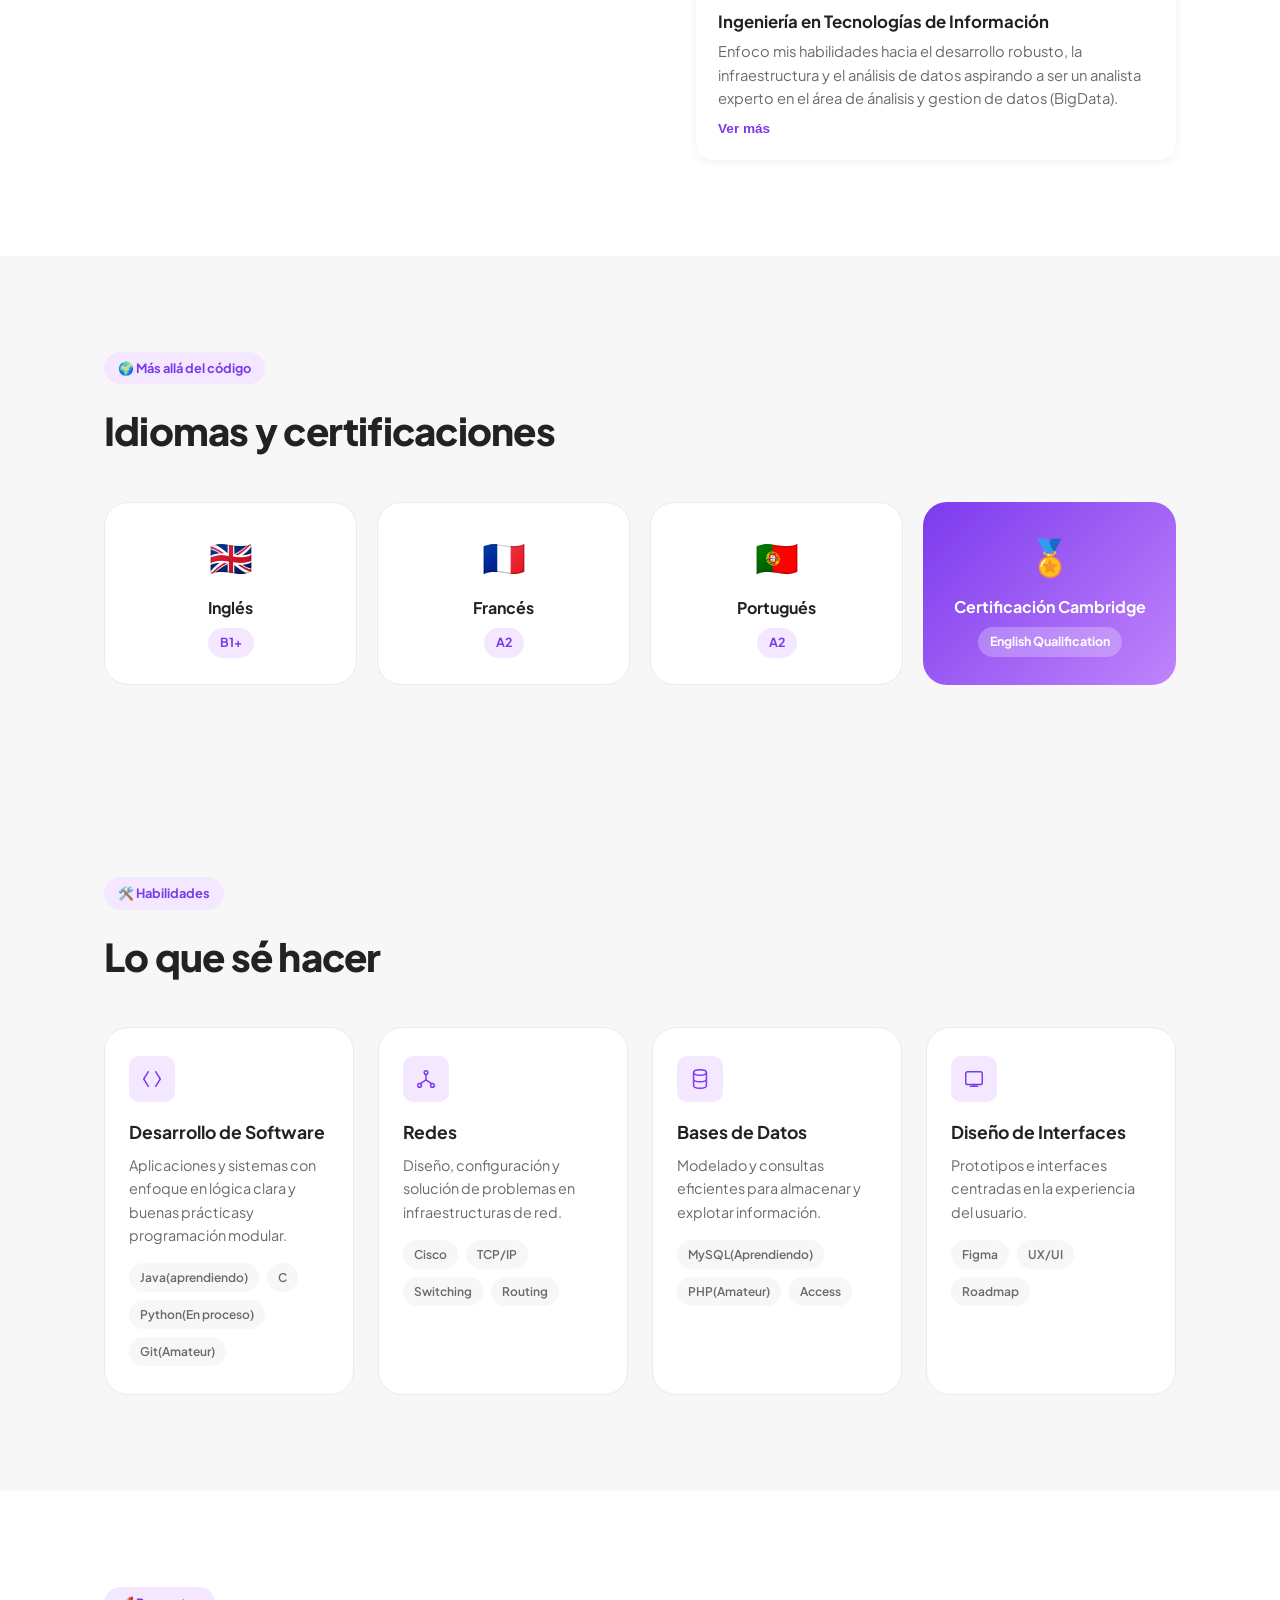
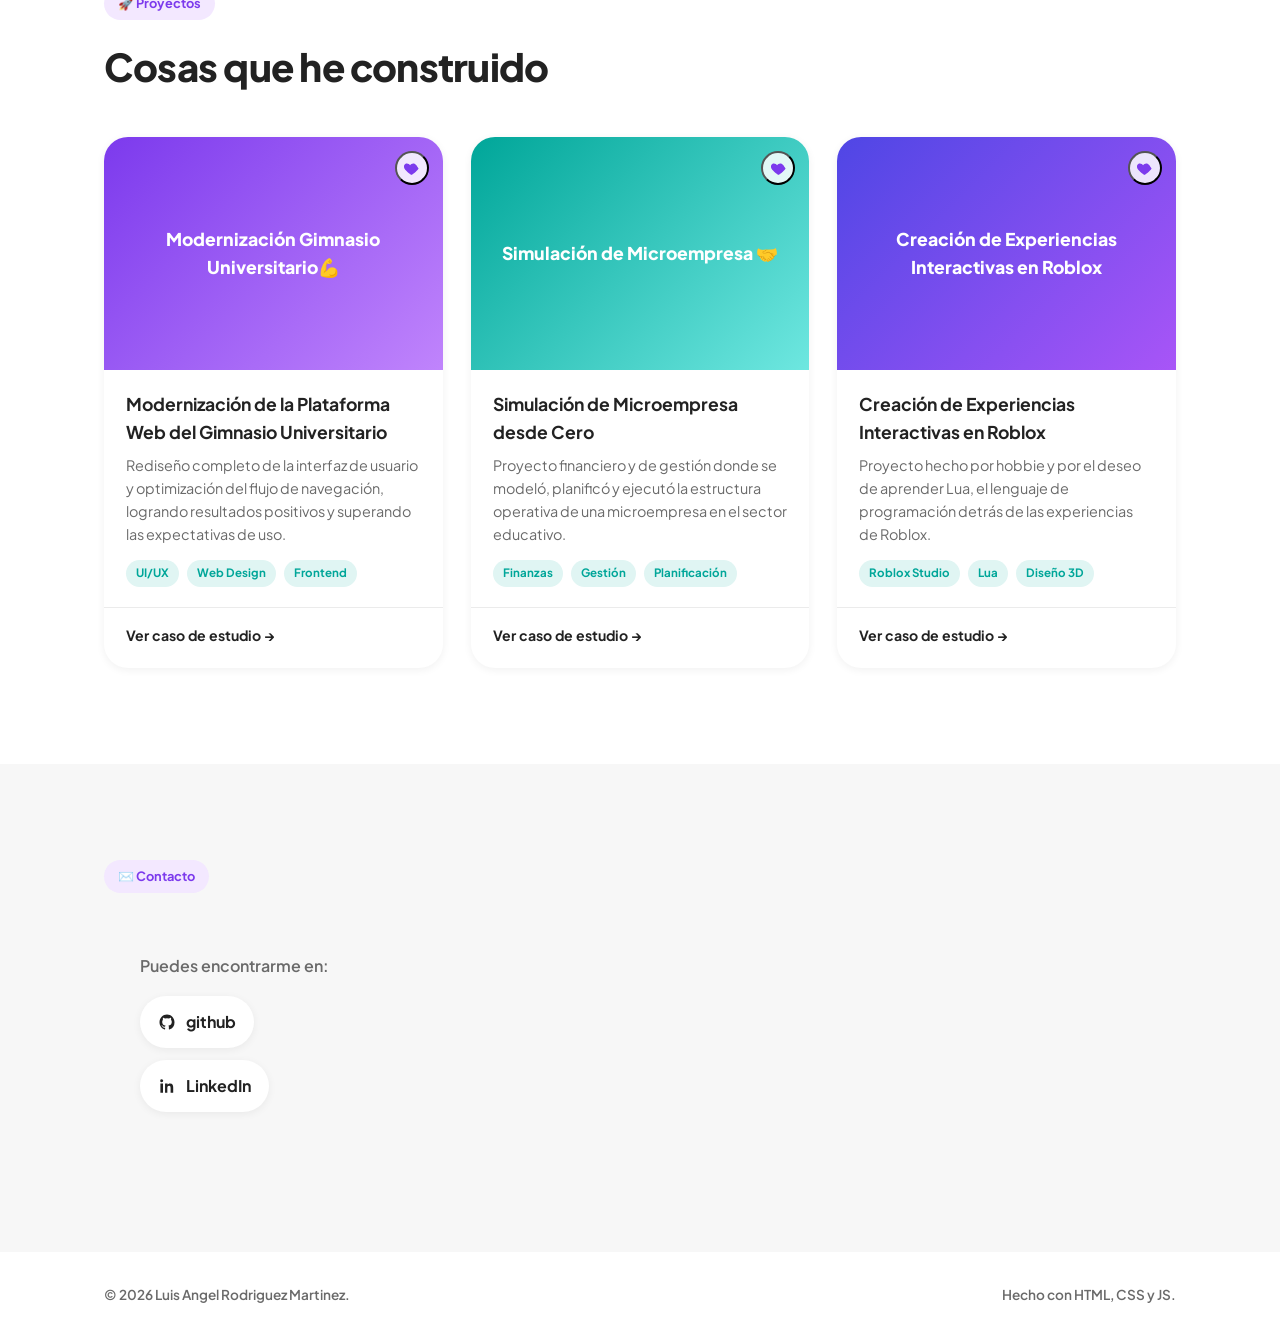
==== commit 12288ac9: "Update index.html" ====
--- a/index.html
+++ b/index.html
@@ -564,26 +564,6 @@
     <section class="section section--alt" id="contacto">
       <div class="container">
         <p class="eyebrow">✉️ Contacto</p>
-        <h2 class="section__title">Hablemos</h2>
-
-        <div class="contact">
-          <form class="contact__form" id="contactForm">
-            <div class="field">
-              <label for="contactName">Nombre</label>
-              <input type="text" id="contactName" name="name" placeholder="Tu nombre" required>
-            </div>
-            <div class="field">
-              <label for="contactEmail">Correo</label>
-              <input type="email" id="contactEmail" name="email" placeholder="tu@correo.com" required>
-            </div>
-            <div class="field">
-              <label for="contactMessage">Mensaje</label>
-              <textarea id="contactMessage" name="message" rows="5" placeholder="Cuéntame en qué puedo ayudarte" required></textarea>
-            </div>
-            <button type="submit" class="btn btn--primary">Enviar mensaje</button>
-            <p class="contact__status" id="contactStatus" role="status" aria-live="polite"></p>
-          </form>
-
           <div class="contact__side">
             <p>Puedes encontrarme en:</p>
             <div class="socials">
